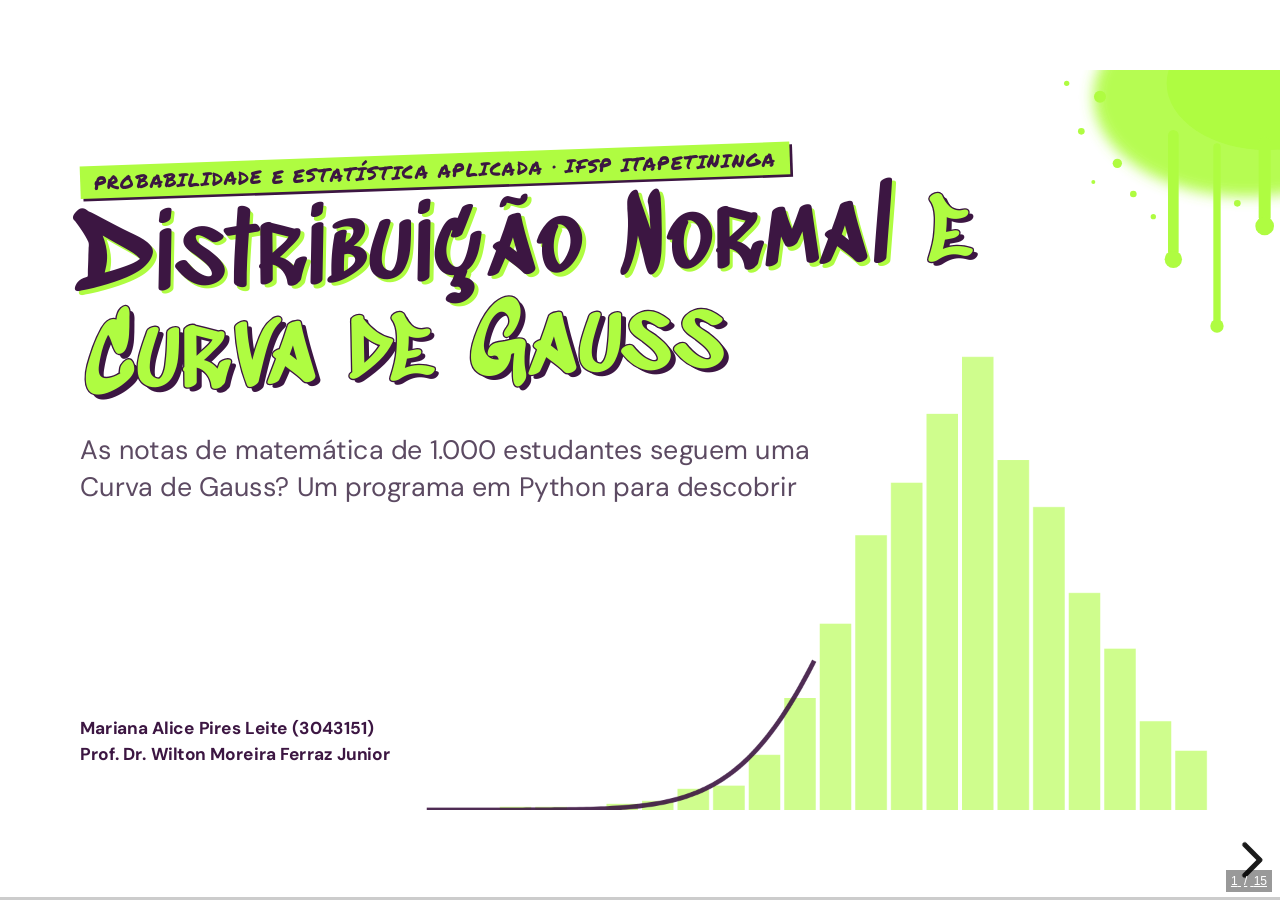
==== index.html @ d9e99312 "first commit" ====
<!doctype html>
<html lang="pt-BR">
<head>
  <meta charset="utf-8">
  <meta name="viewport" content="width=device-width, initial-scale=1">
  <title>Distribuição Normal · Probabilidade e Estatística Aplicada</title>
  <link rel="stylesheet" href="vendor/reveal/reset.css">
  <link rel="stylesheet" href="vendor/reveal/reveal.css">
  <link rel="stylesheet" href="vendor/reveal/plugin/highlight/monokai.css">
  <link rel="stylesheet" href="assets/fontes.css">
  <link rel="stylesheet" href="assets/tema.css">
</head>
<body>
  <div class="reveal">
    <div class="slides">
      <section data-markdown="slides.md"></section>
    </div>
  </div>

  <div id="cronometro" class="cronometro oculto" title="Tecla T mostra ou esconde. Tecla R reinicia.">10:00</div>

  <script src="vendor/reveal/reveal.js"></script>
  <script src="vendor/reveal/plugin/markdown/markdown.js"></script>
  <script src="vendor/reveal/plugin/notes/notes.js"></script>
  <script src="vendor/reveal/plugin/highlight/highlight.js"></script>
  <script src="assets/dados.js"></script>
  <script src="assets/graficos.js"></script>
  <script>
    // Aberto direto do arquivo (duplo clique), o navegador bloqueia a leitura do slides.md.
    var precisaServidor = location.protocol === "file:" && document.querySelector('section[data-markdown="slides.md"]');
    if (precisaServidor) {
      var aviso = document.createElement("div");
      aviso.className = "aviso-arquivo";
      aviso.innerHTML = '<div><h1>Quase lá!</h1>' +
        '<p>O <code>index.html</code> precisa de um servidor local para ler o <code>slides.md</code>.</p>' +
        '<p>Para abrir com duplo clique, use o arquivo <code>apresentacao.html</code> (gerado com <code>python3 build.py</code>).</p>' +
        '<p>Ou rode <code>python3 -m http.server 8000</code> nesta pasta e acesse <code>http://localhost:8000</code>.</p></div>';
      document.body.appendChild(aviso);
    } else {
      Reveal.initialize({
        width: 1920,
        height: 1080,
        margin: 0,
        center: false,
        hash: true,
        slideNumber: "c/t",
        transition: "slide",
        transitionSpeed: "default",
        backgroundTransition: "none",
        pdfSeparateFragments: false,
        highlight: { highlightOnLoad: true },
        plugins: [RevealMarkdown, RevealHighlight, RevealNotes]
      }).then(function () {
        Graficos.iniciar(Reveal);
      });
    }
  </script>
</body>
</html>
---- vendor/reveal/reveal.css ----
/**
 * reveal.js 5.2.0
 * https://revealjs.com
 * MIT licensed
 *
 * Copyright (C) 2011-2024 Hakim El Hattab, https://hakim.se
 */

.reveal .r-stretch,.reveal .stretch{max-width:none;max-height:none}.reveal pre.r-stretch code,.reveal pre.stretch code{height:100%;max-height:100%;box-sizing:border-box}.reveal .r-fit-text{display:inline-block;white-space:nowrap}.reveal .r-stack{display:grid;grid-template-rows:100%}.reveal .r-stack>*{grid-area:1/1;margin:auto}.reveal .r-hstack,.reveal .r-vstack{display:flex}.reveal .r-hstack img,.reveal .r-hstack video,.reveal .r-vstack img,.reveal .r-vstack video{min-width:0;min-height:0;object-fit:contain}.reveal .r-vstack{flex-direction:column;align-items:center;justify-content:center}.reveal .r-hstack{flex-direction:row;align-items:center;justify-content:center}.reveal .items-stretch{align-items:stretch}.reveal .items-start{align-items:flex-start}.reveal .items-center{align-items:center}.reveal .items-end{align-items:flex-end}.reveal .justify-between{justify-content:space-between}.reveal .justify-around{justify-content:space-around}.reveal .justify-start{justify-content:flex-start}.reveal .justify-center{justify-content:center}.reveal .justify-end{justify-content:flex-end}html.reveal-full-page{width:100%;height:100%;height:100vh;height:calc(var(--vh,1vh) * 100);height:100dvh;overflow:hidden}.reveal-viewport{height:100%;overflow:hidden;position:relative;line-height:1;margin:0;background-color:#fff;color:#000;--r-controls-spacing:12px;--r-overlay-header-height:40px;--r-overlay-margin:0px;--r-overlay-padding:6px;--r-overlay-gap:5px}@media screen and (max-width:1024px),(max-height:768px){.reveal-viewport{--r-overlay-header-height:26px}}.reveal-viewport:fullscreen{top:0!important;left:0!important;width:100%!important;height:100%!important;transform:none!important}.reveal .fragment{transition:all .2s ease}.reveal .fragment:not(.custom){opacity:0;visibility:hidden;will-change:opacity}.reveal .fragment.visible{opacity:1;visibility:inherit}.reveal .fragment.disabled{transition:none}.reveal .fragment.grow{opacity:1;visibility:inherit}.reveal .fragment.grow.visible{transform:scale(1.3)}.reveal .fragment.shrink{opacity:1;visibility:inherit}.reveal .fragment.shrink.visible{transform:scale(.7)}.reveal .fragment.zoom-in{transform:scale(.1)}.reveal .fragment.zoom-in.visible{transform:none}.reveal .fragment.fade-out{opacity:1;visibility:inherit}.reveal .fragment.fade-out.visible{opacity:0;visibility:hidden}.reveal .fragment.semi-fade-out{opacity:1;visibility:inherit}.reveal .fragment.semi-fade-out.visible{opacity:.5;visibility:inherit}.reveal .fragment.strike{opacity:1;visibility:inherit}.reveal .fragment.strike.visible{text-decoration:line-through}.reveal .fragment.fade-up{transform:translate(0,40px)}.reveal .fragment.fade-up.visible{transform:translate(0,0)}.reveal .fragment.fade-down{transform:translate(0,-40px)}.reveal .fragment.fade-down.visible{transform:translate(0,0)}.reveal .fragment.fade-right{transform:translate(-40px,0)}.reveal .fragment.fade-right.visible{transform:translate(0,0)}.reveal .fragment.fade-left{transform:translate(40px,0)}.reveal .fragment.fade-left.visible{transform:translate(0,0)}.reveal .fragment.current-visible,.reveal .fragment.fade-in-then-out{opacity:0;visibility:hidden}.reveal .fragment.current-visible.current-fragment,.reveal .fragment.fade-in-then-out.current-fragment{opacity:1;visibility:inherit}.reveal .fragment.fade-in-then-semi-out{opacity:0;visibility:hidden}.reveal .fragment.fade-in-then-semi-out.visible{opacity:.5;visibility:inherit}.reveal .fragment.fade-in-then-semi-out.current-fragment{opacity:1;visibility:inherit}.reveal .fragment.highlight-blue,.reveal .fragment.highlight-current-blue,.reveal .fragment.highlight-current-green,.reveal .fragment.highlight-current-red,.reveal .fragment.highlight-green,.reveal .fragment.highlight-red{opacity:1;visibility:inherit}.reveal .fragment.highlight-red.visible{color:#ff2c2d}.reveal .fragment.highlight-green.visible{color:#17ff2e}.reveal .fragment.highlight-blue.visible{color:#1b91ff}.reveal .fragment.highlight-current-red.current-fragment{color:#ff2c2d}.reveal .fragment.highlight-current-green.current-fragment{color:#17ff2e}.reveal .fragment.highlight-current-blue.current-fragment{color:#1b91ff}.reveal:after{content:"";font-style:italic}.reveal iframe{z-index:1}.reveal a{position:relative}@keyframes bounce-right{0%,10%,25%,40%,50%{transform:translateX(0)}20%{transform:translateX(10px)}30%{transform:translateX(-5px)}}@keyframes bounce-left{0%,10%,25%,40%,50%{transform:translateX(0)}20%{transform:translateX(-10px)}30%{transform:translateX(5px)}}@keyframes bounce-down{0%,10%,25%,40%,50%{transform:translateY(0)}20%{transform:translateY(10px)}30%{transform:translateY(-5px)}}.reveal .controls{display:none;position:absolute;top:auto;bottom:var(--r-controls-spacing);right:var(--r-controls-spacing);left:auto;z-index:11;color:#000;pointer-events:none;font-size:10px}.reveal .controls button{position:absolute;padding:0;background-color:transparent;border:0;outline:0;cursor:pointer;color:currentColor;transform:scale(.9999);transition:color .2s ease,opacity .2s ease,transform .2s ease;z-index:2;pointer-events:auto;font-size:inherit;visibility:hidden;opacity:0;-webkit-appearance:none;-webkit-tap-highlight-color:transparent}.reveal .controls .controls-arrow:after,.reveal .controls .controls-arrow:before{content:"";position:absolute;top:0;left:0;width:2.6em;height:.5em;border-radius:.25em;background-color:currentColor;transition:all .15s ease,background-color .8s ease;transform-origin:.2em 50%;will-change:transform}.reveal .controls .controls-arrow{position:relative;width:3.6em;height:3.6em}.reveal .controls .controls-arrow:before{transform:translateX(.5em) translateY(1.55em) rotate(45deg)}.reveal .controls .controls-arrow:after{transform:translateX(.5em) translateY(1.55em) rotate(-45deg)}.reveal .controls .controls-arrow:hover:before{transform:translateX(.5em) translateY(1.55em) rotate(40deg)}.reveal .controls .controls-arrow:hover:after{transform:translateX(.5em) translateY(1.55em) rotate(-40deg)}.reveal .controls .controls-arrow:active:before{transform:translateX(.5em) translateY(1.55em) rotate(36deg)}.reveal .controls .controls-arrow:active:after{transform:translateX(.5em) translateY(1.55em) rotate(-36deg)}.reveal .controls .navigate-left{right:6.4em;bottom:3.2em;transform:translateX(-10px)}.reveal .controls .navigate-left.highlight{animation:bounce-left 2s 50 both ease-out}.reveal .controls .navigate-right{right:0;bottom:3.2em;transform:translateX(10px)}.reveal .controls .navigate-right .controls-arrow{transform:rotate(180deg)}.reveal .controls .navigate-right.highlight{animation:bounce-right 2s 50 both ease-out}.reveal .controls .navigate-up{right:3.2em;bottom:6.4em;transform:translateY(-10px)}.reveal .controls .navigate-up .controls-arrow{transform:rotate(90deg)}.reveal .controls .navigate-down{right:3.2em;bottom:-1.4em;padding-bottom:1.4em;transform:translateY(10px)}.reveal .controls .navigate-down .controls-arrow{transform:rotate(-90deg)}.reveal .controls .navigate-down.highlight{animation:bounce-down 2s 50 both ease-out}.reveal .controls[data-controls-back-arrows=faded] .navigate-up.enabled{opacity:.3}.reveal .controls[data-controls-back-arrows=faded] .navigate-up.enabled:hover{opacity:1}.reveal .controls[data-controls-back-arrows=hidden] .navigate-up.enabled{opacity:0;visibility:hidden}.reveal .controls .enabled{visibility:visible;opacity:.9;cursor:pointer;transform:none}.reveal .controls .enabled.fragmented{opacity:.5}.reveal .controls .enabled.fragmented:hover,.reveal .controls .enabled:hover{opacity:1}.reveal:not(.rtl) .controls[data-controls-back-arrows=faded] .navigate-left.enabled{opacity:.3}.reveal:not(.rtl) .controls[data-controls-back-arrows=faded] .navigate-left.enabled:hover{opacity:1}.reveal:not(.rtl) .controls[data-controls-back-arrows=hidden] .navigate-left.enabled{opacity:0;visibility:hidden}.reveal.rtl .controls[data-controls-back-arrows=faded] .navigate-right.enabled{opacity:.3}.reveal.rtl .controls[data-controls-back-arrows=faded] .navigate-right.enabled:hover{opacity:1}.reveal.rtl .controls[data-controls-back-arrows=hidden] .navigate-right.enabled{opacity:0;visibility:hidden}.reveal[data-navigation-mode=linear].has-horizontal-slides .navigate-down,.reveal[data-navigation-mode=linear].has-horizontal-slides .navigate-up{display:none}.reveal:not(.has-vertical-slides) .controls .navigate-left,.reveal[data-navigation-mode=linear].has-horizontal-slides .navigate-left{bottom:1.4em;right:5.5em}.reveal:not(.has-vertical-slides) .controls .navigate-right,.reveal[data-navigation-mode=linear].has-horizontal-slides .navigate-right{bottom:1.4em;right:.5em}.reveal:not(.has-horizontal-slides) .controls .navigate-up{right:1.4em;bottom:5em}.reveal:not(.has-horizontal-slides) .controls .navigate-down{right:1.4em;bottom:.5em}.reveal.has-dark-background .controls{color:#fff}.reveal.has-light-background .controls{color:#000}.reveal.no-hover .controls .controls-arrow:active:before,.reveal.no-hover .controls .controls-arrow:hover:before{transform:translateX(.5em) translateY(1.55em) rotate(45deg)}.reveal.no-hover .controls .controls-arrow:active:after,.reveal.no-hover .controls .controls-arrow:hover:after{transform:translateX(.5em) translateY(1.55em) rotate(-45deg)}@media screen and (min-width:500px){.reveal-viewport{--r-controls-spacing:0.8em}.reveal .controls[data-controls-layout=edges]{top:0;right:0;bottom:0;left:0}.reveal .controls[data-controls-layout=edges] .navigate-down,.reveal .controls[data-controls-layout=edges] .navigate-left,.reveal .controls[data-controls-layout=edges] .navigate-right,.reveal .controls[data-controls-layout=edges] .navigate-up{bottom:auto;right:auto}.reveal .controls[data-controls-layout=edges] .navigate-left{top:50%;left:var(--r-controls-spacing);margin-top:-1.8em}.reveal .controls[data-controls-layout=edges] .navigate-right{top:50%;right:var(--r-controls-spacing);margin-top:-1.8em}.reveal .controls[data-controls-layout=edges] .navigate-up{top:var(--r-controls-spacing);left:50%;margin-left:-1.8em}.reveal .controls[data-controls-layout=edges] .navigate-down{bottom:calc(var(--r-controls-spacing) - 1.4em + .3em);left:50%;margin-left:-1.8em}}.reveal .progress{position:absolute;display:none;height:3px;width:100%;bottom:0;left:0;z-index:10;background-color:rgba(0,0,0,.2);color:#fff}.reveal .progress:after{content:"";display:block;position:absolute;height:10px;width:100%;top:-10px}.reveal .progress span{display:block;height:100%;width:100%;background-color:currentColor;transition:transform .8s cubic-bezier(.26,.86,.44,.985);transform-origin:0 0;transform:scaleX(0)}.reveal .slide-number{position:absolute;display:block;right:8px;bottom:8px;z-index:31;font-family:Helvetica,sans-serif;font-size:12px;line-height:1;color:#fff;background-color:rgba(0,0,0,.4);padding:5px}.reveal .slide-number a{color:currentColor}.reveal .slide-number-delimiter{margin:0 3px}.reveal{position:relative;width:100%;height:100%;overflow:hidden;touch-action:pinch-zoom}.reveal.embedded{touch-action:pan-y}.reveal.embedded.is-vertical-slide{touch-action:none}.reveal .slides{position:absolute;width:100%;height:100%;top:0;right:0;bottom:0;left:0;margin:auto;pointer-events:none;overflow:visible;z-index:1;text-align:center;perspective:600px;perspective-origin:50% 40%}.reveal .slides>section{perspective:600px}.reveal .slides>section,.reveal .slides>section>section{display:none;position:absolute;width:100%;pointer-events:auto;z-index:10;transform-style:flat;transition:transform-origin .8s cubic-bezier(.26,.86,.44,.985),transform .8s cubic-bezier(.26,.86,.44,.985),visibility .8s cubic-bezier(.26,.86,.44,.985),opacity .8s cubic-bezier(.26,.86,.44,.985)}.reveal[data-transition-speed=fast] .slides section{transition-duration:.4s}.reveal[data-transition-speed=slow] .slides section{transition-duration:1.2s}.reveal .slides section[data-transition-speed=fast]{transition-duration:.4s}.reveal .slides section[data-transition-speed=slow]{transition-duration:1.2s}.reveal .slides>section.stack{padding-top:0;padding-bottom:0;pointer-events:none;height:100%}.reveal .slides>section.present,.reveal .slides>section>section.present{display:block;z-index:11;opacity:1}.reveal .slides>section:empty,.reveal .slides>section>section:empty,.reveal .slides>section>section[data-background-interactive],.reveal .slides>section[data-background-interactive]{pointer-events:none}.reveal.center,.reveal.center .slides,.reveal.center .slides section{min-height:0!important}.reveal .slides>section:not(.present),.reveal .slides>section>section:not(.present){pointer-events:none}.reveal.overview .slides>section,.reveal.overview .slides>section>section{pointer-events:auto}.reveal .slides>section.future,.reveal .slides>section.future>section,.reveal .slides>section.past,.reveal .slides>section.past>section,.reveal .slides>section>section.future,.reveal .slides>section>section.past{opacity:0}.reveal .slides>section[data-transition=slide].past,.reveal .slides>section[data-transition~=slide-out].past,.reveal.slide .slides>section:not([data-transition]).past{transform:translate(-150%,0)}.reveal .slides>section[data-transition=slide].future,.reveal .slides>section[data-transition~=slide-in].future,.reveal.slide .slides>section:not([data-transition]).future{transform:translate(150%,0)}.reveal .slides>section>section[data-transition=slide].past,.reveal .slides>section>section[data-transition~=slide-out].past,.reveal.slide .slides>section>section:not([data-transition]).past{transform:translate(0,-150%)}.reveal .slides>section>section[data-transition=slide].future,.reveal .slides>section>section[data-transition~=slide-in].future,.reveal.slide .slides>section>section:not([data-transition]).future{transform:translate(0,150%)}.reveal .slides>section[data-transition=linear].past,.reveal .slides>section[data-transition~=linear-out].past,.reveal.linear .slides>section:not([data-transition]).past{transform:translate(-150%,0)}.reveal .slides>section[data-transition=linear].future,.reveal .slides>section[data-transition~=linear-in].future,.reveal.linear .slides>section:not([data-transition]).future{transform:translate(150%,0)}.reveal .slides>section>section[data-transition=linear].past,.reveal .slides>section>section[data-transition~=linear-out].past,.reveal.linear .slides>section>section:not([data-transition]).past{transform:translate(0,-150%)}.reveal .slides>section>section[data-transition=linear].future,.reveal .slides>section>section[data-transition~=linear-in].future,.reveal.linear .slides>section>section:not([data-transition]).future{transform:translate(0,150%)}.reveal .slides section[data-transition=default].stack,.reveal.default .slides section.stack{transform-style:preserve-3d}.reveal .slides>section[data-transition=default].past,.reveal .slides>section[data-transition~=default-out].past,.reveal.default .slides>section:not([data-transition]).past{transform:translate3d(-100%,0,0) rotateY(-90deg) translate3d(-100%,0,0)}.reveal .slides>section[data-transition=default].future,.reveal .slides>section[data-transition~=default-in].future,.reveal.default .slides>section:not([data-transition]).future{transform:translate3d(100%,0,0) rotateY(90deg) translate3d(100%,0,0)}.reveal .slides>section>section[data-transition=default].past,.reveal .slides>section>section[data-transition~=default-out].past,.reveal.default .slides>section>section:not([data-transition]).past{transform:translate3d(0,-300px,0) rotateX(70deg) translate3d(0,-300px,0)}.reveal .slides>section>section[data-transition=default].future,.reveal .slides>section>section[data-transition~=default-in].future,.reveal.default .slides>section>section:not([data-transition]).future{transform:translate3d(0,300px,0) rotateX(-70deg) translate3d(0,300px,0)}.reveal .slides section[data-transition=convex].stack,.reveal.convex .slides section.stack{transform-style:preserve-3d}.reveal .slides>section[data-transition=convex].past,.reveal .slides>section[data-transition~=convex-out].past,.reveal.convex .slides>section:not([data-transition]).past{transform:translate3d(-100%,0,0) rotateY(-90deg) translate3d(-100%,0,0)}.reveal .slides>section[data-transition=convex].future,.reveal .slides>section[data-transition~=convex-in].future,.reveal.convex .slides>section:not([data-transition]).future{transform:translate3d(100%,0,0) rotateY(90deg) translate3d(100%,0,0)}.reveal .slides>section>section[data-transition=convex].past,.reveal .slides>section>section[data-transition~=convex-out].past,.reveal.convex .slides>section>section:not([data-transition]).past{transform:translate3d(0,-300px,0) rotateX(70deg) translate3d(0,-300px,0)}.reveal .slides>section>section[data-transition=convex].future,.reveal .slides>section>section[data-transition~=convex-in].future,.reveal.convex .slides>section>section:not([data-transition]).future{transform:translate3d(0,300px,0) rotateX(-70deg) translate3d(0,300px,0)}.reveal .slides section[data-transition=concave].stack,.reveal.concave .slides section.stack{transform-style:preserve-3d}.reveal .slides>section[data-transition=concave].past,.reveal .slides>section[data-transition~=concave-out].past,.reveal.concave .slides>section:not([data-transition]).past{transform:translate3d(-100%,0,0) rotateY(90deg) translate3d(-100%,0,0)}.reveal .slides>section[data-transition=concave].future,.reveal .slides>section[data-transition~=concave-in].future,.reveal.concave .slides>section:not([data-transition]).future{transform:translate3d(100%,0,0) rotateY(-90deg) translate3d(100%,0,0)}.reveal .slides>section>section[data-transition=concave].past,.reveal .slides>section>section[data-transition~=concave-out].past,.reveal.concave .slides>section>section:not([data-transition]).past{transform:translate3d(0,-80%,0) rotateX(-70deg) translate3d(0,-80%,0)}.reveal .slides>section>section[data-transition=concave].future,.reveal .slides>section>section[data-transition~=concave-in].future,.reveal.concave .slides>section>section:not([data-transition]).future{transform:translate3d(0,80%,0) rotateX(70deg) translate3d(0,80%,0)}.reveal .slides section[data-transition=zoom],.reveal.zoom .slides section:not([data-transition]){transition-timing-function:ease}.reveal .slides>section[data-transition=zoom].past,.reveal .slides>section[data-transition~=zoom-out].past,.reveal.zoom .slides>section:not([data-transition]).past{visibility:hidden;transform:scale(16)}.reveal .slides>section[data-transition=zoom].future,.reveal .slides>section[data-transition~=zoom-in].future,.reveal.zoom .slides>section:not([data-transition]).future{visibility:hidden;transform:scale(.2)}.reveal .slides>section>section[data-transition=zoom].past,.reveal .slides>section>section[data-transition~=zoom-out].past,.reveal.zoom .slides>section>section:not([data-transition]).past{transform:scale(16)}.reveal .slides>section>section[data-transition=zoom].future,.reveal .slides>section>section[data-transition~=zoom-in].future,.reveal.zoom .slides>section>section:not([data-transition]).future{transform:scale(.2)}.reveal.cube .slides{perspective:1300px}.reveal.cube .slides section{padding:30px;min-height:700px;backface-visibility:hidden;box-sizing:border-box;transform-style:preserve-3d}.reveal.center.cube .slides section{min-height:0}.reveal.cube .slides section:not(.stack):before{content:"";position:absolute;display:block;width:100%;height:100%;left:0;top:0;background:rgba(0,0,0,.1);border-radius:4px;transform:translateZ(-20px)}.reveal.cube .slides section:not(.stack):after{content:"";position:absolute;display:block;width:90%;height:30px;left:5%;bottom:0;background:0 0;z-index:1;border-radius:4px;box-shadow:0 95px 25px rgba(0,0,0,.2);transform:translateZ(-90px) rotateX(65deg)}.reveal.cube .slides>section.stack{padding:0;background:0 0}.reveal.cube .slides>section.past{transform-origin:100% 0;transform:translate3d(-100%,0,0) rotateY(-90deg)}.reveal.cube .slides>section.future{transform-origin:0 0;transform:translate3d(100%,0,0) rotateY(90deg)}.reveal.cube .slides>section>section.past{transform-origin:0 100%;transform:translate3d(0,-100%,0) rotateX(90deg)}.reveal.cube .slides>section>section.future{transform-origin:0 0;transform:translate3d(0,100%,0) rotateX(-90deg)}.reveal.page .slides{perspective-origin:0 50%;perspective:3000px}.reveal.page .slides section{padding:30px;min-height:700px;box-sizing:border-box;transform-style:preserve-3d}.reveal.page .slides section.past{z-index:12}.reveal.page .slides section:not(.stack):before{content:"";position:absolute;display:block;width:100%;height:100%;left:0;top:0;background:rgba(0,0,0,.1);transform:translateZ(-20px)}.reveal.page .slides section:not(.stack):after{content:"";position:absolute;display:block;width:90%;height:30px;left:5%;bottom:0;background:0 0;z-index:1;border-radius:4px;box-shadow:0 95px 25px rgba(0,0,0,.2);transform:translateZ(-90px) rotateX(65deg)}.reveal.page .slides>section.stack{padding:0;background:0 0}.reveal.page .slides>section.past{transform-origin:0 0;transform:translate3d(-40%,0,0) rotateY(-80deg)}.reveal.page .slides>section.future{transform-origin:100% 0;transform:translate3d(0,0,0)}.reveal.page .slides>section>section.past{transform-origin:0 0;transform:translate3d(0,-40%,0) rotateX(80deg)}.reveal.page .slides>section>section.future{transform-origin:0 100%;transform:translate3d(0,0,0)}.reveal .slides section[data-transition=fade],.reveal.fade .slides section:not([data-transition]),.reveal.fade .slides>section>section:not([data-transition]){transform:none;transition:opacity .5s}.reveal.fade.overview .slides section,.reveal.fade.overview .slides>section>section{transition:none}.reveal .slides section[data-transition=none],.reveal.none .slides section:not([data-transition]){transform:none;transition:none}.reveal .pause-overlay{position:absolute;top:0;left:0;width:100%;height:100%;background:#000;visibility:hidden;opacity:0;z-index:100;transition:all 1s ease}.reveal .pause-overlay .resume-button{position:absolute;bottom:20px;right:20px;color:#ccc;border-radius:2px;padding:6px 14px;border:2px solid #ccc;font-size:16px;background:0 0;cursor:pointer}.reveal .pause-overlay .resume-button:hover{color:#fff;border-color:#fff}.reveal.paused .pause-overlay{visibility:visible;opacity:1}.reveal .no-transition,.reveal .no-transition *,.reveal .slides.disable-slide-transitions section{transition:none!important}.reveal .slides.disable-slide-transitions section{transform:none!important}.reveal .backgrounds{position:absolute;width:100%;height:100%;top:0;left:0;perspective:600px}.reveal .slide-background{display:none;position:absolute;width:100%;height:100%;opacity:0;visibility:hidden;overflow:hidden;background-color:rgba(0,0,0,0);transition:all .8s cubic-bezier(.26,.86,.44,.985)}.reveal .slide-background-content{position:absolute;width:100%;height:100%;background-position:50% 50%;background-repeat:no-repeat;background-size:cover}.reveal .slide-background.stack{display:block}.reveal .slide-background.present{opacity:1;visibility:visible;z-index:2}.print-pdf .reveal .slide-background{opacity:1!important;visibility:visible!important}.reveal .slide-background video{position:absolute;width:100%;height:100%;max-width:none;max-height:none;top:0;left:0;object-fit:cover}.reveal .slide-background[data-background-size=contain] video{object-fit:contain}.reveal>.backgrounds .slide-background[data-background-transition=none],.reveal[data-background-transition=none]>.backgrounds .slide-background:not([data-background-transition]){transition:none}.reveal>.backgrounds .slide-background[data-background-transition=slide],.reveal[data-background-transition=slide]>.backgrounds .slide-background:not([data-background-transition]){opacity:1}.reveal>.backgrounds .slide-background.past[data-background-transition=slide],.reveal[data-background-transition=slide]>.backgrounds .slide-background.past:not([data-background-transition]){transform:translate(-100%,0)}.reveal>.backgrounds .slide-background.future[data-background-transition=slide],.reveal[data-background-transition=slide]>.backgrounds .slide-background.future:not([data-background-transition]){transform:translate(100%,0)}.reveal>.backgrounds .slide-background>.slide-background.past[data-background-transition=slide],.reveal[data-background-transition=slide]>.backgrounds .slide-background>.slide-background.past:not([data-background-transition]){transform:translate(0,-100%)}.reveal>.backgrounds .slide-background>.slide-background.future[data-background-transition=slide],.reveal[data-background-transition=slide]>.backgrounds .slide-background>.slide-background.future:not([data-background-transition]){transform:translate(0,100%)}.reveal>.backgrounds .slide-background.past[data-background-transition=convex],.reveal[data-background-transition=convex]>.backgrounds .slide-background.past:not([data-background-transition]){opacity:0;transform:translate3d(-100%,0,0) rotateY(-90deg) translate3d(-100%,0,0)}.reveal>.backgrounds .slide-background.future[data-background-transition=convex],.reveal[data-background-transition=convex]>.backgrounds .slide-background.future:not([data-background-transition]){opacity:0;transform:translate3d(100%,0,0) rotateY(90deg) translate3d(100%,0,0)}.reveal>.backgrounds .slide-background>.slide-background.past[data-background-transition=convex],.reveal[data-background-transition=convex]>.backgrounds .slide-background>.slide-background.past:not([data-background-transition]){opacity:0;transform:translate3d(0,-100%,0) rotateX(90deg) translate3d(0,-100%,0)}.reveal>.backgrounds .slide-background>.slide-background.future[data-background-transition=convex],.reveal[data-background-transition=convex]>.backgrounds .slide-background>.slide-background.future:not([data-background-transition]){opacity:0;transform:translate3d(0,100%,0) rotateX(-90deg) translate3d(0,100%,0)}.reveal>.backgrounds .slide-background.past[data-background-transition=concave],.reveal[data-background-transition=concave]>.backgrounds .slide-background.past:not([data-background-transition]){opacity:0;transform:translate3d(-100%,0,0) rotateY(90deg) translate3d(-100%,0,0)}.reveal>.backgrounds .slide-background.future[data-background-transition=concave],.reveal[data-background-transition=concave]>.backgrounds .slide-background.future:not([data-background-transition]){opacity:0;transform:translate3d(100%,0,0) rotateY(-90deg) translate3d(100%,0,0)}.reveal>.backgrounds .slide-background>.slide-background.past[data-background-transition=concave],.reveal[data-background-transition=concave]>.backgrounds .slide-background>.slide-background.past:not([data-background-transition]){opacity:0;transform:translate3d(0,-100%,0) rotateX(-90deg) translate3d(0,-100%,0)}.reveal>.backgrounds .slide-background>.slide-background.future[data-background-transition=concave],.reveal[data-background-transition=concave]>.backgrounds .slide-background>.slide-background.future:not([data-background-transition]){opacity:0;transform:translate3d(0,100%,0) rotateX(90deg) translate3d(0,100%,0)}.reveal>.backgrounds .slide-background[data-background-transition=zoom],.reveal[data-background-transition=zoom]>.backgrounds .slide-background:not([data-background-transition]){transition-timing-function:ease}.reveal>.backgrounds .slide-background.past[data-background-transition=zoom],.reveal[data-background-transition=zoom]>.backgrounds .slide-background.past:not([data-background-transition]){opacity:0;visibility:hidden;transform:scale(16)}.reveal>.backgrounds .slide-background.future[data-background-transition=zoom],.reveal[data-background-transition=zoom]>.backgrounds .slide-background.future:not([data-background-transition]){opacity:0;visibility:hidden;transform:scale(.2)}.reveal>.backgrounds .slide-background>.slide-background.past[data-background-transition=zoom],.reveal[data-background-transition=zoom]>.backgrounds .slide-background>.slide-background.past:not([data-background-transition]){opacity:0;visibility:hidden;transform:scale(16)}.reveal>.backgrounds .slide-background>.slide-background.future[data-background-transition=zoom],.reveal[data-background-transition=zoom]>.backgrounds .slide-background>.slide-background.future:not([data-background-transition]){opacity:0;visibility:hidden;transform:scale(.2)}.reveal[data-transition-speed=fast]>.backgrounds .slide-background{transition-duration:.4s}.reveal[data-transition-speed=slow]>.backgrounds .slide-background{transition-duration:1.2s}.reveal [data-auto-animate-target^=unmatched]{will-change:opacity}.reveal section[data-auto-animate]:not(.stack):not([data-auto-animate=running]) [data-auto-animate-target^=unmatched]{opacity:0}.reveal.overview{perspective-origin:50% 50%;perspective:700px}.reveal.overview .slides section{height:100%;top:0!important;opacity:1!important;overflow:hidden;visibility:visible!important;cursor:pointer;box-sizing:border-box}.reveal.overview .slides section.present,.reveal.overview .slides section:hover{outline:10px solid rgba(150,150,150,.4);outline-offset:10px}.reveal.overview .slides section .fragment{opacity:1;transition:none}.reveal.overview .slides section:after,.reveal.overview .slides section:before{display:none!important}.reveal.overview .slides>section.stack{padding:0;top:0!important;background:0 0;outline:0;overflow:visible}.reveal.overview .backgrounds{perspective:inherit}.reveal.overview .backgrounds .slide-background{opacity:1;visibility:visible;outline:10px solid rgba(150,150,150,.1);outline-offset:10px}.reveal.overview .backgrounds .slide-background.stack{overflow:visible}.reveal.overview .slides section,.reveal.overview-deactivating .slides section{transition:none}.reveal.overview .backgrounds .slide-background,.reveal.overview-deactivating .backgrounds .slide-background{transition:none}.reveal.rtl .slides,.reveal.rtl .slides h1,.reveal.rtl .slides h2,.reveal.rtl .slides h3,.reveal.rtl .slides h4,.reveal.rtl .slides h5,.reveal.rtl .slides h6{direction:rtl;font-family:sans-serif}.reveal.rtl code,.reveal.rtl pre{direction:ltr}.reveal.rtl ol,.reveal.rtl ul{text-align:right}.reveal.rtl .progress span{transform-origin:100% 0}.reveal.has-parallax-background .backgrounds{transition:all .8s ease}.reveal.has-parallax-background[data-transition-speed=fast] .backgrounds{transition-duration:.4s}.reveal.has-parallax-background[data-transition-speed=slow] .backgrounds{transition-duration:1.2s}@keyframes fade-in{from{opacity:0}to{opacity:1}}@keyframes scale-up{from{transform:scale(.95)}to{transform:scale(1)}}.reveal [data-preview-image],.reveal [data-preview-link]:not(a):not([data-preview-link=false]),.reveal [data-preview-video]{cursor:zoom-in}.r-overlay{position:absolute;top:var(--r-overlay-margin);right:var(--r-overlay-margin);bottom:var(--r-overlay-margin);left:var(--r-overlay-margin);border-radius:min(var(--r-overlay-margin),6px);z-index:99;background:rgba(0,0,0,.95);-webkit-backdrop-filter:blur(10px);backdrop-filter:blur(10px);transition:all .3s ease;color:#fff;animation:fade-in .3s ease;font-family:ui-sans-serif,system-ui,-apple-system,Helvetica,sans-serif}.r-overlay-viewport{position:absolute;top:var(--r-overlay-padding);right:var(--r-overlay-padding);bottom:var(--r-overlay-padding);left:var(--r-overlay-padding);gap:var(--r-overlay-gap);display:flex;flex-direction:column}.r-overlay-header{display:flex;z-index:2;box-sizing:border-box;align-items:center;justify-content:flex-end;height:var(--r-overlay-header-height);gap:6px}.r-overlay-header .r-overlay-button{all:unset;display:flex;align-items:center;justify-content:center;min-width:var(--r-overlay-header-height);min-height:var(--r-overlay-header-height);padding:0 calc(var(--r-overlay-header-height)/ 4);opacity:1;border-radius:6px;font-size:18px;gap:8px;cursor:pointer;box-sizing:border-box}.r-overlay-header .r-overlay-button:hover{opacity:1;background-color:rgba(255,255,255,.15)}.r-overlay-header .icon{display:inline-block;width:20px;height:20px;background-position:50% 50%;background-size:100%;background-repeat:no-repeat}.r-overlay-close .icon{background-image:url([data-uri])}.r-overlay-external .icon{background-image:url([data-uri])}.r-overlay-content{position:relative;display:grid;place-items:center;border-radius:6px;overflow:hidden;flex-grow:1;background-color:rgba(20,20,20,.8);animation:scale-up .5s cubic-bezier(.26,.86,.44,.985)}.r-overlay-spinner{position:absolute;display:block;top:50%;left:50%;width:32px;height:32px;margin:-16px 0 0 -16px;z-index:10;background-image:url([data-uri]%2F%2F%2F6%2Bvr8nJybW1tcDAwOjo6Nvb26ioqKOjo7Ozs%2FLy8vz8%2FAAAAAAAAAAAACH%2FC05FVFNDQVBFMi4wAwEAAAAh%2FhpDcmVhdGVkIHdpdGggYWpheGxvYWQuaW5mbwAh%[base64]%2FV%2FnmOM82XiHRLYKhKP1oZmADdEAAAh%2BQQJCgAAACwAAAAAIAAgAAAE6hDISWlZpOrNp1lGNRSdRpDUolIGw5RUYhhHukqFu8DsrEyqnWThGvAmhVlteBvojpTDDBUEIFwMFBRAmBkSgOrBFZogCASwBDEY%2FCZSg7GSE0gSCjQBMVG023xWBhklAnoEdhQEfyNqMIcKjhRsjEdnezB%2BA4k8gTwJhFuiW4dokXiloUepBAp5qaKpp6%2BHo7aWW54wl7obvEe0kRuoplCGepwSx2jJvqHEmGt6whJpGpfJCHmOoNHKaHx61WiSR92E4lbFoq%2BB6QDtuetcaBPnW6%2BO7wDHpIiK9SaVK5GgV543tzjgGcghAgAh%[base64]%2B%2BG%2Bw48edZPK%2BM6hLJpQg484enXIdQFSS1u6UhksENEQAAIfkECQoAAAAsAAAAACAAIAAABOcQyEmpGKLqzWcZRVUQnZYg1aBSh2GUVEIQ2aQOE%2BG%2BcD4ntpWkZQj1JIiZIogDFFyHI0UxQwFugMSOFIPJftfVAEoZLBbcLEFhlQiqGp1Vd140AUklUN3eCA51C1EWMzMCezCBBmkxVIVHBWd3HHl9JQOIJSdSnJ0TDKChCwUJjoWMPaGqDKannasMo6WnM562R5YluZRwur0wpgqZE7NKUm%2BFNRPIhjBJxKZteWuIBMN4zRMIVIhffcgojwCF117i4nlLnY5ztRLsnOk%2BaV%2BoJY7V7m76PdkS4trKcdg0Zc0tTcKkRAAAIfkECQoAAAAsAAAAACAAIAAABO4QyEkpKqjqzScpRaVkXZWQEximw1BSCUEIlDohrft6cpKCk5xid5MNJTaAIkekKGQkWyKHkvhKsR7ARmitkAYDYRIbUQRQjWBwJRzChi9CRlBcY1UN4g0%[base64]%[base64]%2BE71SRQeyqUToLA7VxF0JDyIQh%2FMVVPMt1ECZlfcjZJ9mIKoaTl1MRIl5o4CUKXOwmyrCInCKqcWtvadL2SYhyASyNDJ0uIiRMDjI0Fd30%2FiI2UA5GSS5UDj2l6NoqgOgN4gksEBgYFf0FDqKgHnyZ9OX8HrgYHdHpcHQULXAS2qKpENRg7eAMLC7kTBaixUYFkKAzWAAnLC7FLVxLWDBLKCwaKTULgEwbLA4hJtOkSBNqITT3xEgfLpBtzE%2FjiuL04RGEBgwWhShRgQExHBAAh%2BQQJCgAAACwAAAAAIAAgAAAE7xDISWlSqerNpyJKhWRdlSAVoVLCWk6JKlAqAavhO9UkUHsqlE6CwO1cRdCQ8iEIfzFVTzLdRAmZX3I2SfZiCqGk5dTESJeaOAlClzsJsqwiJwiqnFrb2nS9kmIcgEsjQydLiIlHehhpejaIjzh9eomSjZR%[base64]%2BE71SRQeyqUToLA7VxF0JDyIQh%[base64]%2BE71SRQeyqUToLA7VxF0JDyIQh%2FMVVPMt1ECZlfcjZJ9mIKoaTl1MRIl5o4CUKXOwmyrCInCKqcWtvadL2SYhyASyNDJ0uIiUd6GAULDJCRiXo1CpGXDJOUjY%2BYip9DhToJA4RBLwMLCwVDfRgbBAaqqoZ1XBMHswsHtxtFaH1iqaoGNgAIxRpbFAgfPQSqpbgGBqUD1wBXeCYp1AYZ19JJOYgH1KwA4UBvQwXUBxPqVD9L3sbp2BNk2xvvFPJd%2BMFCN6HAAIKgNggY0KtEBAAh%[base64]%2BvsYMDAzZQPC9VCNkDWUhGkuE5PxJNwiUK4UfLzOlD4WvzAHaoG9nxPi5d%2BjYUqfAhhykOFwJWiAAAIfkECQoAAAAsAAAAACAAIAAABPAQyElpUqnqzaciSoVkXVUMFaFSwlpOCcMYlErAavhOMnNLNo8KsZsMZItJEIDIFSkLGQoQTNhIsFehRww2CQLKF0tYGKYSg%2BygsZIuNqJksKgbfgIGepNo2cIUB3V1B3IvNiBYNQaDSTtfhhx0CwVPI0UJe0%2Bbm4g5VgcGoqOcnjmjqDSdnhgEoamcsZuXO1aWQy8KAwOAuTYYGwi7w5h%2BKr0SJ8MFihpNbx%2B4Erq7BYBuzsdiH1jCAzoSfl0rVirNbRXlBBlLX%2BBP0XJLAPGzTkAuAOqb0WT5AH7OcdCm5B8TgRwSRKIHQtaLCwg1RAAAOwAAAAAAAAAAAA%3D%3D);visibility:hidden;opacity:0}.r-overlay-preview .r-overlay-content iframe{width:100%;height:100%;max-width:100%;max-height:100%;border:0;opacity:0;visibility:hidden;transition:all .3s ease}.r-overlay-preview[data-state=loaded] iframe{opacity:1;visibility:visible}.r-overlay-preview .r-overlay-content img,.r-overlay-preview .r-overlay-content video{position:absolute;max-width:100%;max-height:100%;width:100%;height:100%;margin:0;object-fit:scale-down}.r-overlay-preview[data-preview-fit=none] img,.r-overlay-preview[data-preview-fit=none] video{object-fit:none}.r-overlay-preview[data-preview-fit=scale-down] img,.r-overlay-preview[data-preview-fit=scale-down] video{object-fit:scale-down}.r-overlay-preview[data-preview-fit=contain] img,.r-overlay-preview[data-preview-fit=contain] video{object-fit:contain}.r-overlay-preview[data-preview-fit=cover] img,.r-overlay-preview[data-preview-fit=cover] video{object-fit:cover}.r-overlay-preview[data-state=loaded] .r-overlay-content-inner{position:absolute;z-index:-1;left:0;top:45%;width:100%;text-align:center;letter-spacing:normal}.r-overlay-preview .r-overlay-error{font-size:18px;color:orange}.r-overlay-preview .x-frame-error{opacity:0;transition:opacity .3s ease .3s}.r-overlay-preview[data-state=loaded] .x-frame-error{opacity:1}.r-overlay-preview[data-state=loading] .r-overlay-spinner{opacity:.6;visibility:visible}.r-overlay-help .r-overlay-content{overflow:auto}.r-overlay-help-content{max-width:560px;padding:20px 0;margin:auto;text-align:center;letter-spacing:normal}.r-overlay-help-content .title{font-size:20px;margin-top:0}.r-overlay-help .r-overlay-help-content table{border:1px solid #fff;border-collapse:collapse;font-size:16px;text-align:left}.r-overlay-help .r-overlay-help-content table td,.r-overlay-help .r-overlay-help-content table th{width:240px;padding:14px;border:1px solid #fff;vertical-align:middle}.r-overlay-help .r-overlay-help-content table th{padding-top:20px;padding-bottom:20px}.reveal .playback{position:absolute;left:15px;bottom:20px;z-index:30;cursor:pointer;transition:all .4s ease;-webkit-tap-highlight-color:transparent}.reveal.overview .playback{opacity:0;visibility:hidden}.reveal .hljs{min-height:100%}.reveal .hljs table{margin:initial}.reveal .hljs-ln-code,.reveal .hljs-ln-numbers{padding:0;border:0}.reveal .hljs-ln-numbers{opacity:.6;padding-right:.75em;text-align:right;vertical-align:top}.reveal .hljs.has-highlights tr:not(.highlight-line){opacity:.4}.reveal .hljs.has-highlights.fragment{transition:all .2s ease}.reveal .hljs:not(:first-child).fragment{position:absolute;top:0;left:0;width:100%;box-sizing:border-box}.reveal pre[data-auto-animate-target]{overflow:hidden}.reveal pre[data-auto-animate-target] code{height:100%}.reveal .roll{display:inline-block;line-height:1.2;overflow:hidden;vertical-align:top;perspective:400px;perspective-origin:50% 50%}.reveal .roll:hover{background:0 0;text-shadow:none}.reveal .roll span{display:block;position:relative;padding:0 2px;pointer-events:none;transition:all .4s ease;transform-origin:50% 0;transform-style:preserve-3d;backface-visibility:hidden}.reveal .roll:hover span{background:rgba(0,0,0,.5);transform:translate3d(0,0,-45px) rotateX(90deg)}.reveal .roll span:after{content:attr(data-title);display:block;position:absolute;left:0;top:0;padding:0 2px;backface-visibility:hidden;transform-origin:50% 0;transform:translate3d(0,110%,0) rotateX(-90deg)}.reveal aside.notes{display:none}.reveal .speaker-notes{display:none;position:absolute;width:33.3333333333%;height:100%;top:0;left:100%;padding:14px 18px 14px 18px;z-index:1;font-size:18px;line-height:1.4;border:1px solid rgba(0,0,0,.05);color:#222;background-color:#f5f5f5;overflow:auto;box-sizing:border-box;text-align:left;font-family:Helvetica,sans-serif;-webkit-overflow-scrolling:touch}.reveal .speaker-notes .notes-placeholder{color:#ccc;font-style:italic}.reveal .speaker-notes:focus{outline:0}.reveal .speaker-notes:before{content:"Speaker notes";display:block;margin-bottom:10px;opacity:.5}.reveal.show-notes{max-width:75%;overflow:visible}.reveal.show-notes .speaker-notes{display:block}@media screen and (min-width:1600px){.reveal .speaker-notes{font-size:20px}}@media screen and (max-width:1024px){.reveal.show-notes{border-left:0;max-width:none;max-height:70%;max-height:70vh;overflow:visible}.reveal.show-notes .speaker-notes{top:100%;left:0;width:100%;height:30vh;border:0}}@media screen and (max-width:600px){.reveal.show-notes{max-height:60%;max-height:60vh}.reveal.show-notes .speaker-notes{top:100%;height:40vh}.reveal .speaker-notes{font-size:14px}}.reveal .jump-to-slide{position:absolute;top:15px;left:15px;z-index:30;font-size:32px;-webkit-tap-highlight-color:transparent}.reveal .jump-to-slide-input{background:0 0;padding:8px;font-size:inherit;color:currentColor;border:0}.reveal .jump-to-slide-input::placeholder{color:currentColor;opacity:.5}.reveal.has-dark-background .jump-to-slide-input{color:#fff}.reveal.has-light-background .jump-to-slide-input{color:#222}.reveal .jump-to-slide-input:focus{outline:0}.zoomed .reveal *,.zoomed .reveal :after,.zoomed .reveal :before{backface-visibility:visible!important}.zoomed .reveal .controls,.zoomed .reveal .progress{opacity:0}.zoomed .reveal .roll span{background:0 0}.zoomed .reveal .roll span:after{visibility:hidden}.reveal-viewport.loading-scroll-mode{visibility:hidden}.reveal-viewport.reveal-scroll{margin:0 auto;overflow:auto;overflow-x:hidden;overflow-y:auto;z-index:1;--r-scrollbar-width:7px;--r-scrollbar-trigger-size:5px;--r-controls-spacing:8px}@media screen and (max-width:500px){.reveal-viewport.reveal-scroll{--r-scrollbar-width:3px;--r-scrollbar-trigger-size:3px}}.reveal-viewport.reveal-scroll .backgrounds,.reveal-viewport.reveal-scroll .controls,.reveal-viewport.reveal-scroll .playback,.reveal-viewport.reveal-scroll .progress,.reveal-viewport.reveal-scroll .slide-number,.reveal-viewport.reveal-scroll .speaker-notes{display:none!important}.reveal-viewport.reveal-scroll .pause-overlay,.reveal-viewport.reveal-scroll .r-overlay{position:fixed}.reveal-viewport.reveal-scroll .reveal{overflow:visible;touch-action:manipulation}.reveal-viewport.reveal-scroll .slides{position:static;pointer-events:initial;left:auto;top:auto;width:100%!important;margin:0;padding:0;overflow:visible;display:block;perspective:none;perspective-origin:50% 50%}.reveal-viewport.reveal-scroll .scroll-page{position:relative;width:100%;height:calc(var(--page-height) + var(--page-scroll-padding));z-index:1;overflow:visible}.reveal-viewport.reveal-scroll .scroll-page-sticky{position:sticky;height:var(--page-height);top:0}.reveal-viewport.reveal-scroll .scroll-page-content{position:absolute;top:0;left:0;width:100%;height:100%;overflow:hidden}.reveal-viewport.reveal-scroll .scroll-page section{visibility:visible!important;display:block!important;position:absolute!important;width:var(--slide-width)!important;height:var(--slide-height)!important;top:50%!important;left:50%!important;opacity:1!important;transform:scale(var(--slide-scale)) translate(-50%,-50%)!important;transform-style:flat!important;transform-origin:0 0!important}.reveal-viewport.reveal-scroll .slide-background{display:block!important;position:absolute;top:0;left:0;width:100%;height:100%;z-index:auto!important;visibility:visible;opacity:1;touch-action:manipulation}.reveal-viewport.reveal-scroll[data-scrollbar=auto]::-webkit-scrollbar,.reveal-viewport.reveal-scroll[data-scrollbar=true]::-webkit-scrollbar{display:none}.reveal-viewport.reveal-scroll[data-scrollbar=auto],.reveal-viewport.reveal-scroll[data-scrollbar=true]{scrollbar-width:none}.reveal-viewport.has-dark-background,.reveal.has-dark-background{--r-overlay-element-bg-color:240,240,240;--r-overlay-element-fg-color:0,0,0}.reveal-viewport.has-light-background,.reveal.has-light-background{--r-overlay-element-bg-color:0,0,0;--r-overlay-element-fg-color:240,240,240}.reveal-viewport.reveal-scroll .scrollbar{position:sticky;top:50%;z-index:20;opacity:0;transition:all .3s ease}.reveal-viewport.reveal-scroll .scrollbar.visible,.reveal-viewport.reveal-scroll .scrollbar:hover{opacity:1}.reveal-viewport.reveal-scroll .scrollbar .scrollbar-inner{position:absolute;width:var(--r-scrollbar-width);height:calc(var(--viewport-height) - var(--r-controls-spacing) * 2);right:var(--r-controls-spacing);top:0;transform:translateY(-50%);border-radius:var(--r-scrollbar-width);z-index:10}.reveal-viewport.reveal-scroll .scrollbar .scrollbar-playhead{position:absolute;width:var(--r-scrollbar-width);height:var(--r-scrollbar-width);top:0;left:0;border-radius:var(--r-scrollbar-width);background-color:rgba(var(--r-overlay-element-bg-color),1);z-index:11;transition:background-color .2s ease}.reveal-viewport.reveal-scroll .scrollbar .scrollbar-slide{position:absolute;width:100%;background-color:rgba(var(--r-overlay-element-bg-color),.2);box-shadow:0 0 0 1px rgba(var(--r-overlay-element-fg-color),.1);border-radius:var(--r-scrollbar-width);transition:background-color .2s ease}.reveal-viewport.reveal-scroll .scrollbar .scrollbar-slide:after{content:"";position:absolute;width:200%;height:100%;top:0;left:-50%;background:rgba(0,0,0,0);z-index:-1}.reveal-viewport.reveal-scroll .scrollbar .scrollbar-slide.active,.reveal-viewport.reveal-scroll .scrollbar .scrollbar-slide:hover{background-color:rgba(var(--r-overlay-element-bg-color),.4)}.reveal-viewport.reveal-scroll .scrollbar .scrollbar-trigger{position:absolute;width:100%;transition:background-color .2s ease}.reveal-viewport.reveal-scroll .scrollbar .scrollbar-slide.active.has-triggers{background-color:rgba(var(--r-overlay-element-bg-color),.4);z-index:10}.reveal-viewport.reveal-scroll .scrollbar .scrollbar-slide.active .scrollbar-trigger:after{content:"";position:absolute;width:var(--r-scrollbar-trigger-size);height:var(--r-scrollbar-trigger-size);border-radius:20px;top:50%;left:50%;transform:translate(-50%,-50%);background-color:rgba(var(--r-overlay-element-bg-color),1);transition:transform .2s ease,opacity .2s ease;opacity:.4}.reveal-viewport.reveal-scroll .scrollbar .scrollbar-slide.active .scrollbar-trigger.active:after,.reveal-viewport.reveal-scroll .scrollbar .scrollbar-slide.active .scrollbar-trigger.active~.scrollbar-trigger:after{opacity:1}.reveal-viewport.reveal-scroll .scrollbar .scrollbar-slide.active .scrollbar-trigger~.scrollbar-trigger.active:after{transform:translate(calc(var(--r-scrollbar-width) * -2),0);background-color:rgba(var(--r-overlay-element-bg-color),1)}html.reveal-print *{-webkit-print-color-adjust:exact}html.reveal-print{width:100%;height:100%;overflow:visible}html.reveal-print body{margin:0 auto!important;border:0;padding:0;float:none!important;overflow:visible}html.reveal-print .nestedarrow,html.reveal-print .reveal .controls,html.reveal-print .reveal .playback,html.reveal-print .reveal .progress,html.reveal-print .reveal.overview,html.reveal-print .state-background{display:none!important}html.reveal-print .reveal pre code{overflow:hidden!important}html.reveal-print .reveal{width:auto!important;height:auto!important;overflow:hidden!important}html.reveal-print .reveal .slides{position:static;width:100%!important;height:auto!important;zoom:1!important;pointer-events:initial;left:auto;top:auto;margin:0!important;padding:0!important;overflow:visible;display:block;perspective:none;perspective-origin:50% 50%}html.reveal-print .reveal .slides .pdf-page{position:relative;overflow:hidden;z-index:1;page-break-after:always}html.reveal-print .reveal .slides .pdf-page:last-of-type{page-break-after:avoid}html.reveal-print .reveal .slides section{visibility:visible!important;display:block!important;position:absolute!important;margin:0!important;padding:0!important;box-sizing:border-box!important;min-height:1px;opacity:1!important;transform-style:flat!important;transform:none!important}html.reveal-print .reveal section.stack{position:relative!important;margin:0!important;padding:0!important;page-break-after:avoid!important;height:auto!important;min-height:auto!important}html.reveal-print .reveal img{box-shadow:none}html.reveal-print .reveal .backgrounds{display:none}html.reveal-print .reveal .slide-background{display:block!important;position:absolute;top:0;left:0;width:100%;height:100%;z-index:auto!important}html.reveal-print .reveal.show-notes{max-width:none;max-height:none}html.reveal-print .reveal .speaker-notes-pdf{display:block;width:100%;height:auto;max-height:none;top:auto;right:auto;bottom:auto;left:auto;z-index:100}html.reveal-print .reveal .speaker-notes-pdf[data-layout=separate-page]{position:relative;color:inherit;background-color:transparent;padding:20px;page-break-after:always;border:0}html.reveal-print .reveal .slide-number-pdf{display:block;position:absolute;font-size:14px;visibility:visible}html.reveal-print .aria-status{display:none}@media print{html:not(.print-pdf){overflow:visible;width:auto;height:auto}html:not(.print-pdf) body{margin:0;padding:0;overflow:visible}html:not(.print-pdf) .reveal{background:#fff;font-size:20pt}html:not(.print-pdf) .reveal .backgrounds,html:not(.print-pdf) .reveal .controls,html:not(.print-pdf) .reveal .progress,html:not(.print-pdf) .reveal .slide-number,html:not(.print-pdf) .reveal .state-background{display:none!important}html:not(.print-pdf) .reveal li,html:not(.print-pdf) .reveal p,html:not(.print-pdf) .reveal td{font-size:20pt!important;color:#000}html:not(.print-pdf) .reveal h1,html:not(.print-pdf) .reveal h2,html:not(.print-pdf) .reveal h3,html:not(.print-pdf) .reveal h4,html:not(.print-pdf) .reveal h5,html:not(.print-pdf) .reveal h6{color:#000!important;height:auto;line-height:normal;text-align:left;letter-spacing:normal}html:not(.print-pdf) .reveal h1{font-size:28pt!important}html:not(.print-pdf) .reveal h2{font-size:24pt!important}html:not(.print-pdf) .reveal h3{font-size:22pt!important}html:not(.print-pdf) .reveal h4{font-size:22pt!important;font-variant:small-caps}html:not(.print-pdf) .reveal h5{font-size:21pt!important}html:not(.print-pdf) .reveal h6{font-size:20pt!important;font-style:italic}html:not(.print-pdf) .reveal a:link,html:not(.print-pdf) .reveal a:visited{color:#000!important;font-weight:700;text-decoration:underline}html:not(.print-pdf) .reveal div,html:not(.print-pdf) .reveal ol,html:not(.print-pdf) .reveal p,html:not(.print-pdf) .reveal ul{visibility:visible;position:static;width:auto;height:auto;display:block;overflow:visible;margin:0;text-align:left!important}html:not(.print-pdf) .reveal pre,html:not(.print-pdf) .reveal table{margin-left:0;margin-right:0}html:not(.print-pdf) .reveal pre code{padding:20px}html:not(.print-pdf) .reveal blockquote{margin:20px 0}html:not(.print-pdf) .reveal .slides{position:static!important;width:auto!important;height:auto!important;left:0!important;top:0!important;margin-left:0!important;margin-top:0!important;padding:0!important;zoom:1!important;transform:none!important;overflow:visible!important;display:block!important;text-align:left!important;perspective:none;perspective-origin:50% 50%}html:not(.print-pdf) .reveal .slides section{visibility:visible!important;position:static!important;width:auto!important;height:auto!important;display:block!important;overflow:visible!important;left:0!important;top:0!important;margin-left:0!important;margin-top:0!important;padding:60px 20px!important;z-index:auto!important;opacity:1!important;page-break-after:always!important;transform-style:flat!important;transform:none!important;transition:none!important}html:not(.print-pdf) .reveal .slides section.stack{padding:0!important}html:not(.print-pdf) .reveal .slides section:last-of-type{page-break-after:avoid!important}html:not(.print-pdf) .reveal .slides section .fragment{opacity:1!important;visibility:visible!important;transform:none!important}html:not(.print-pdf) .reveal .r-fit-text{white-space:normal!important}html:not(.print-pdf) .reveal section img{display:block;margin:15px 0;background:#fff;border:1px solid #666;box-shadow:none}html:not(.print-pdf) .reveal section small{font-size:.8em}html:not(.print-pdf) .reveal .hljs{max-height:100%;white-space:pre-wrap;word-wrap:break-word;word-break:break-word;font-size:15pt}html:not(.print-pdf) .reveal .hljs .hljs-ln-numbers{white-space:nowrap}html:not(.print-pdf) .reveal .hljs td{font-size:inherit!important;color:inherit!important}}
---- vendor/reveal/plugin/highlight/monokai.css ----
/*
Monokai style - ported by Luigi Maselli - http://grigio.org
*/

.hljs {
  display: block;
  overflow-x: auto;
  padding: 0.5em;
  background: #272822;
  color: #ddd;
}

.hljs-tag,
.hljs-keyword,
.hljs-selector-tag,
.hljs-literal,
.hljs-strong,
.hljs-name {
  color: #f92672;
}

.hljs-code {
  color: #66d9ef;
}

.hljs-class .hljs-title {
  color: white;
}

.hljs-attribute,
.hljs-symbol,
.hljs-regexp,
.hljs-link {
  color: #bf79db;
}

.hljs-string,
.hljs-bullet,
.hljs-subst,
.hljs-title,
.hljs-section,
.hljs-emphasis,
.hljs-type,
.hljs-built_in,
.hljs-builtin-name,
.hljs-selector-attr,
.hljs-selector-pseudo,
.hljs-addition,
.hljs-variable,
.hljs-template-tag,
.hljs-template-variable {
  color: #a6e22e;
}

.hljs-comment,
.hljs-quote,
.hljs-deletion,
.hljs-meta {
  color: #75715e;
}

.hljs-keyword,
.hljs-selector-tag,
.hljs-literal,
.hljs-doctag,
.hljs-title,
.hljs-section,
.hljs-type,
.hljs-selector-id {
  font-weight: bold;
}
---- assets/fontes.css ----
/* Fontes locais (funcionam sem internet). Arquivos em vendor/fonts, licença SIL Open Font License. */
@font-face { font-family: "DM Sans"; font-weight: 400; font-style: normal; font-display: swap; src: url("../vendor/fonts/dm-sans-latin-400-normal.woff2") format("woff2"); }
@font-face { font-family: "DM Sans"; font-weight: 400; font-style: italic; font-display: swap; src: url("../vendor/fonts/dm-sans-latin-400-italic.woff2") format("woff2"); }
@font-face { font-family: "DM Sans"; font-weight: 500; font-style: normal; font-display: swap; src: url("../vendor/fonts/dm-sans-latin-500-normal.woff2") format("woff2"); }
@font-face { font-family: "DM Sans"; font-weight: 700; font-style: normal; font-display: swap; src: url("../vendor/fonts/dm-sans-latin-700-normal.woff2") format("woff2"); }
@font-face { font-family: "Space Grotesk"; font-weight: 500; font-style: normal; font-display: swap; src: url("../vendor/fonts/space-grotesk-latin-500-normal.woff2") format("woff2"); }
@font-face { font-family: "Space Grotesk"; font-weight: 700; font-style: normal; font-display: swap; src: url("../vendor/fonts/space-grotesk-latin-700-normal.woff2") format("woff2"); }
@font-face { font-family: "Caveat"; font-weight: 700; font-style: normal; font-display: swap; src: url("../vendor/fonts/caveat-latin-700-normal.woff2") format("woff2"); }
@font-face { font-family: "Sedgwick Ave Display"; font-weight: 400; font-style: normal; font-display: swap; src: url("../vendor/fonts/sedgwick-ave-display-latin-400-normal.woff2") format("woff2"); }
@font-face { font-family: "Permanent Marker"; font-weight: 400; font-style: normal; font-display: swap; src: url("../vendor/fonts/permanent-marker-latin-400-normal.woff2") format("woff2"); }
---- assets/tema.css ----
/* =========================================================
   Tema "arte de rua" da apresentação de Distribuição Normal (reveal.js)
   Fundo branco, roxo e verde-limão em destaque, letras de grafite.
   Paleta: https://coolors.co/3c1642-086375-1dd3b0-affc41-b2ff9e
   Os slides têm 1920 × 1080 px e o reveal escala para a tela.
   ========================================================= */

:root {
  --roxo: #3C1642;
  --roxo-medio: #6B2D78;      /* roxo mais claro para rótulos */
  --lima: #AFFC41;
  --lima-escuro: #5E9112;     /* lima legível sobre o branco */
  --menta: #B2FF9E;
  --turquesa: #1DD3B0;
  --petroleo: #086375;
  --alerta: #E4572E;          /* valores atípicos e avisos */

  --escuro: #3C1642;          /* paredes roxas (cartão inverso, código) */
  --escuro-2: #4B1F53;
  --borda-escura: #6A3573;
  --claro: #FFFFFF;           /* fundo de todos os slides */
  --claro-2: #FFFFFF;
  --borda-clara: #3C1642;
  --linha-suave: #E6DCE8;
  --azul: #AFFC41;            /* acento sobre roxo */
  --azul-forte: #6B2D78;      /* acento sobre branco */
  --texto-escuro: #3C1642;
  --texto-suave-claro: #5C4A62;
  --texto-suave-escuro: #E9DDEC;

  --sombra-adesivo: 8px 8px 0 var(--lima);
  --fonte-texto: "DM Sans", Arial, sans-serif;
  --fonte-titulo: "Sedgwick Ave Display", "Permanent Marker", cursive;
  --fonte-mao: "Permanent Marker", "Brush Script MT", cursive;
}

/* ---------- Base ---------- */
.reveal { font-family: var(--fonte-texto); font-size: 32px; color: var(--texto-escuro); }
.reveal .slides { text-align: left; }
.reveal .slides section { box-sizing: border-box; height: 1080px; padding: 96px 120px; }
.reveal .slides section > * { position: relative; z-index: 1; }
.reveal p { margin: 0 0 24px; line-height: 1.4; }
.reveal b, .reveal strong { font-weight: 700; }
.reveal h1, .reveal h2, .reveal h3 { font-weight: 400; margin: 0 0 28px; text-transform: none; color: var(--roxo); }
.reveal h1, .reveal h2 { font-family: var(--fonte-titulo); text-shadow: 5px 5px 0 var(--lima); letter-spacing: 1px; }
.reveal h1 { font-size: 132px; line-height: 1; }
.reveal h2 { font-size: 84px; line-height: 1.02; transform: rotate(-1deg); transform-origin: left center; }
.reveal h3 { font-family: var(--fonte-mao); font-size: 38px; line-height: 1.15; margin: 0; }
.reveal ul { margin: 0 0 24px 1.1em; }
.reveal li { margin-bottom: 12px; line-height: 1.35; }
.reveal li::marker { color: var(--roxo); }

/* ---------- Manchas de spray nos cantos ---------- */
.reveal .slides > section::before,
.reveal .slides > section::after { content: ""; position: absolute; pointer-events: none; z-index: 0; background-repeat: no-repeat; background-size: contain; }
.reveal .slides > section::before { right: -40px; top: -30px; width: 560px; height: 460px; background-image: url("spray-lima.svg"); }
.reveal .slides > section::after { left: -30px; bottom: -20px; width: 420px; height: 300px; background-image: url("spray-roxo.svg"); opacity: 0.9; }
/* alterna os lados para os slides não ficarem iguais */
.reveal .slides > section:nth-child(even)::before { transform: scaleY(0.8); transform-origin: top right; }
.reveal .slides > section:nth-child(even)::after,
.reveal .slides > section.capa::after { left: auto; right: -30px; transform: scaleX(-1); }

/* ---------- Textos ---------- */
.eyebrow { display: inline-block; font-family: var(--fonte-mao); font-size: 28px !important; letter-spacing: 2px; text-transform: uppercase; color: var(--roxo); background: var(--lima); padding: 6px 20px 4px; margin-bottom: 18px !important; transform: rotate(-2deg); box-shadow: 4px 4px 0 var(--roxo); }
.lead { font-size: 32px; color: var(--texto-suave-claro); }
.lead b, .reveal li b, .cartao p b { color: var(--roxo); background: linear-gradient(transparent 58%, var(--lima) 58%, var(--lima) 92%, transparent 92%); padding: 0 2px; }
.reveal li { color: var(--texto-suave-claro); }
.pequeno { font-size: 24px !important; }
.nota { font-family: var(--fonte-mao); font-size: 26px; color: var(--roxo-medio); }
.azul { color: var(--azul-forte) !important; }
.caveat { font-family: var(--fonte-mao); font-size: 56px; line-height: 1.1; color: var(--roxo); margin-top: 24px !important; }

/* ---------- Capa e encerramento ---------- */
.reveal .slides section > .fundo-curva { position: absolute; left: 0; top: 0; width: 1920px; height: 1080px; z-index: 0; pointer-events: none; }
.fundo-curva canvas { display: block; width: 100%; height: 100%; }
.titulo-capa { font-size: 150px !important; margin: 20px 0 28px !important; max-width: 1500px; transform: rotate(-2deg); transform-origin: left center; }
.titulo-capa .azul { color: var(--lima) !important; -webkit-text-stroke: 4px var(--roxo); paint-order: stroke fill; text-shadow: 7px 7px 0 var(--roxo); }
.subtitulo { font-size: 40px; max-width: 1150px; color: var(--texto-suave-claro); }
.rodape { position: absolute !important; left: 120px; bottom: 64px; font-size: 26px; line-height: 1.5 !important; color: var(--roxo); margin: 0 !important; font-weight: 700; }

/* ---------- Grades e cartões (adesivos) ---------- */
.grade { display: grid; gap: 32px; margin: 16px 0 36px; }
.g2 { grid-template-columns: repeat(2, 1fr); }
.g3 { grid-template-columns: repeat(3, 1fr); }
.g4 { grid-template-columns: repeat(4, 1fr); }
.g5 { grid-template-columns: repeat(5, 1fr); gap: 24px; }
.cartao { display: flex; flex-direction: column; gap: 14px; background: var(--claro-2); border: 3px solid var(--roxo); border-radius: 20px 8px 24px 10px; padding: 28px; box-shadow: var(--sombra-adesivo); }
.cartao p { margin: 0; font-size: 26px; color: var(--texto-suave-claro); }
.cartao.realce { background: var(--lima); box-shadow: 8px 8px 0 var(--roxo); }
.cartao.realce p { color: var(--roxo); }
.cartao.inverso { background: var(--roxo); border-color: var(--roxo); color: #fff; box-shadow: 8px 8px 0 var(--lima); }
.cartao.inverso h3 { color: #fff; }
.reveal section .cartao.inverso p { color: var(--texto-suave-escuro); }
.cartao.inverso .azul { color: var(--lima) !important; }
.cartao.inverso code { color: var(--lima); }
.cartao.inverso b { background: none; color: var(--lima); }
/* leve inclinação alternada, como adesivos colados na parede */
.grade > .cartao:nth-child(3n+1) { transform: rotate(-0.6deg); }
.grade > .cartao:nth-child(3n+2) { transform: rotate(0.5deg); }

.pill { display: inline-block; align-self: flex-start; padding: 6px 22px 4px; border-radius: 8px; border: 3px solid var(--roxo); font-family: var(--fonte-mao); font-size: 24px; background: var(--lima); color: var(--roxo); transform: rotate(-3deg); }
.pill.ok { background: var(--lima); }
.pill.leve { background: var(--menta); }
.pill.nao { background: var(--alerta); color: #fff; }
.pill.vermelho { background: var(--alerta); color: #fff; }

.numero { font-family: var(--fonte-mao); font-size: 64px !important; line-height: 1; color: var(--roxo) !important; }
.rotulo { font-family: var(--fonte-mao); font-size: 24px !important; letter-spacing: 1px; text-transform: uppercase; color: var(--roxo); }

/* ---------- Cartões de pode/não pode ---------- */
.lista-codigo { display: flex; flex-wrap: wrap; gap: 12px; }
.lista-codigo code { font-size: 24px; padding: 6px 14px; border-radius: 8px; background: var(--lima); color: var(--roxo); border: 2px solid var(--roxo); }
.lista-codigo.proibido code { background: #F3ECF4; text-decoration: line-through; text-decoration-color: var(--alerta); text-decoration-thickness: 4px; }
.cartao code { color: var(--roxo); }

/* ---------- Fluxo do programa ---------- */
.fluxo { display: flex; gap: 14px; align-items: stretch; margin: 40px 0 48px; }
.fluxo .cartao { flex: 1; padding: 24px; gap: 10px; }
.fluxo h3 { font-size: 34px; }
.fluxo .cartao p { font-size: 22px; }
.fluxo code { font-size: 20px; color: var(--roxo-medio); background: none; }
.seta { flex: none; align-self: center; width: 0; height: 0; border-left: 26px solid var(--roxo); border-top: 18px solid transparent; border-bottom: 18px solid transparent; }

/* ---------- Duas colunas ---------- */
.lado-a-lado { display: grid; grid-template-columns: 760px 1fr; gap: 64px; align-items: start; margin-top: 16px; }
.lado-a-lado.largo { grid-template-columns: 1fr 1fr; }
.lado-a-lado.codigo { grid-template-columns: 1040px 1fr; gap: 56px; }

/* ---------- Fórmulas em HTML ---------- */
.formula { font-family: "Cambria Math", "STIX Two Math", "Times New Roman", serif; font-size: 48px; display: flex; align-items: center; gap: 18px; margin: 12px 0 28px; flex-wrap: wrap; color: var(--roxo); }
.formula.pequena { font-size: 36px; gap: 12px; }
.formula i { font-style: italic; }
.frac { display: inline-flex; flex-direction: column; align-items: center; vertical-align: middle; line-height: 1.15; }
.frac > span:first-child { border-bottom: 3px solid currentColor; padding: 0 10px 4px; }
.frac > span:last-child { padding: 4px 10px 0; }
.caixa-formula { background: var(--claro-2); border: 3px dashed var(--roxo); border-radius: 18px; padding: 20px 32px; }

/* ---------- Painéis interativos ---------- */
.painel { background: var(--claro-2); border: 3px solid var(--roxo); border-radius: 22px 10px 26px 12px; padding: 24px; box-shadow: var(--sombra-adesivo); }
.painel canvas { display: block; width: 100%; height: auto; }
.controles { display: flex; gap: 14px; align-items: center; flex-wrap: wrap; margin-top: 18px; }
.controles label { font-size: 26px; font-weight: 700; display: flex; align-items: center; gap: 14px; }
.controles input[type=range] { width: 300px; accent-color: var(--roxo); }
.controles output { font-family: var(--fonte-mao); min-width: 70px; display: inline-block; }
.reveal button.btn { font-family: var(--fonte-mao); font-size: 24px; padding: 8px 22px 6px; border-radius: 10px; border: 3px solid var(--roxo); background: #fff; color: var(--roxo); cursor: pointer; box-shadow: 3px 3px 0 var(--roxo); }
.reveal button.btn.ativo { background: var(--lima); color: var(--roxo); }
.reveal button.btn[style*="--c"] { color: var(--c); border-color: var(--c); box-shadow: 3px 3px 0 var(--c); }
.reveal button.btn.ativo[style*="--c"] { background: var(--c); color: #fff; }
.reveal input.entrada { font-family: var(--fonte-mao); font-size: 32px; width: 130px; padding: 6px 12px; border-radius: 10px; border: 3px solid var(--roxo); color: var(--roxo); }
.resultado { font-size: 28px; line-height: 1.45; }
.resultado b { font-family: var(--fonte-mao); font-weight: 400; }
.legenda-cores { display: flex; gap: 24px; font-size: 22px; margin-top: 10px; flex-wrap: wrap; }
.legenda-cores span::before { content: ""; display: inline-block; width: 22px; height: 6px; border-radius: 3px; margin-right: 8px; vertical-align: middle; background: var(--c); }

/* ---------- Tabelas ---------- */
.reveal table.tabela { border-collapse: collapse; font-size: 26px; width: 100%; margin: 8px 0 20px; }
.reveal table.tabela th, .reveal table.tabela td { padding: 12px 16px; border-bottom: 2px solid var(--linha-suave); text-align: left; }
.reveal table.tabela th { font-family: var(--fonte-mao); font-weight: 400; font-size: 22px; letter-spacing: 1px; text-transform: uppercase; color: var(--roxo); border-bottom: 3px solid var(--roxo); }
.reveal table.tabela td.num { font-family: var(--fonte-mao); text-align: right; }
.reveal table.tabela tr.marcada td { background: var(--lima); }

/* ---------- Código (alto contraste para ler de longe) ---------- */
.reveal pre { position: relative; width: 100%; margin: 8px 0 16px; box-shadow: 8px 8px 0 var(--lima); font-size: 24px; border-radius: 18px; }
.reveal pre code, .reveal pre code.hljs { font-family: "DejaVu Sans Mono", Consolas, "Courier New", monospace; max-height: 800px; padding: 24px 28px; border-radius: 18px; line-height: 1.4; background: #1A0820; color: #FFFFFF; }
.reveal pre .hljs-keyword, .reveal pre .hljs-literal, .reveal pre .hljs-selector-tag, .reveal pre .hljs-name { color: #AFFC41; font-weight: 700; }
.reveal pre .hljs-built_in, .reveal pre .hljs-title, .reveal pre .hljs-type, .reveal pre .hljs-section { color: #5EEBD0; }
.reveal pre .hljs-string, .reveal pre .hljs-subst, .reveal pre .hljs-template-variable { color: #FFD98A; }
.reveal pre .hljs-number, .reveal pre .hljs-symbol, .reveal pre .hljs-attribute { color: #FFB3DE; }
.reveal pre .hljs-comment, .reveal pre .hljs-quote, .reveal pre .hljs-meta { color: #D8C6DD; font-style: italic; }
.reveal pre .hljs-params, .reveal pre .hljs-variable, .reveal pre .hljs-attr, .reveal pre .hljs-operator { color: #FFFFFF; }
.reveal .hljs-ln-numbers { color: #B9A2BF; padding-right: 18px !important; }
/* linhas fora do destaque ficam só um pouco mais apagadas, ainda legíveis */
.reveal .hljs.has-highlights tr:not(.highlight-line) { opacity: 0.6; }
.reveal .hljs[data-line-numbers]:not([data-fragment-index]) .hljs-ln-line.highlight-line { opacity: 1; }
.arquivo { font-family: monospace; font-size: 22px !important; color: var(--texto-suave-claro); margin-bottom: 8px !important; }
.reveal :not(pre) > code { color: var(--roxo-medio); }

/* ---------- Imagem do Python ---------- */
.imagem-python { display: block; width: 100%; border-radius: 16px; border: 3px solid var(--roxo); background: #fff; box-shadow: var(--sombra-adesivo); }

/* ---------- Perguntas da conclusão ---------- */
.grade.perguntas { gap: 36px; margin-top: 32px; }
.pergunta { padding: 36px !important; gap: 16px !important; min-height: 290px; }
.pergunta h3 { font-size: 44px; }
.pergunta p { font-size: 30px !important; }
.pergunta .pill { font-size: 28px; }
.xb { display: inline-block; border-top: 2px solid currentColor; line-height: 1; padding-top: 1px; }
.lista-grande li { font-size: 34px; margin-bottom: 26px; }
.conclusao-final { font-size: 44px !important; line-height: 1.4 !important; color: #fff !important; }
.alto { padding: 44px !important; }

/* ---------- Cronômetro (tecla T) ---------- */
.cronometro { position: fixed; right: 24px; top: 20px; z-index: 50; font-family: "Permanent Marker", Arial, sans-serif; font-size: 22px; padding: 6px 16px; border-radius: 10px; background: var(--roxo); color: #fff; border: 2px solid var(--lima); }
.cronometro.alerta { background: var(--lima); color: var(--roxo); border-color: var(--roxo); }
.cronometro.acabou { background: var(--alerta); color: #fff; }
.cronometro.oculto { display: none; }

/* ---------- Fragmentos (cliques) ---------- */
.reveal .fragment { transition: all 0.35s ease; }

/* ---------- Aviso quando aberto direto do arquivo ---------- */
.aviso-arquivo { position: fixed; inset: 0; display: flex; align-items: center; justify-content: center; background: #fff; color: var(--roxo); font-family: var(--fonte-texto); z-index: 100; padding: 48px; }
.aviso-arquivo div { max-width: 820px; font-size: 22px; line-height: 1.5; }
.aviso-arquivo code { background: var(--lima); color: var(--roxo); padding: 2px 8px; border-radius: 6px; }
.aviso-arquivo h1 { font-family: var(--fonte-titulo); color: var(--roxo); font-size: 48px; margin: 0 0 16px; text-shadow: 3px 3px 0 var(--lima); }

/* ---------- Impressão em PDF (?print-pdf) ---------- */
.print-pdf .cronometro { display: none; }

/* =========================================================
   Animações de entrada (rodam sempre que o slide aparece)
   O slide desliza para o lado (transition: "slide" no index.html)
   e o conteúdo entra como arte de rua.
   ========================================================= */
@keyframes spray-in { from { opacity: 0; filter: blur(14px); transform: scale(1.12) rotate(-3deg); } 60% { opacity: 1; filter: blur(2px); } }
@keyframes fita-in { from { opacity: 0; clip-path: inset(0 100% 0 0); } to { opacity: 1; clip-path: inset(0 0 0 0); } }
@keyframes adesivo-in { from { opacity: 0; transform: translateY(40px) rotate(-5deg) scale(0.88); } 70% { opacity: 1; transform: translateY(-6px) rotate(1deg) scale(1.02); } }
@keyframes surgir { from { opacity: 0; transform: translateY(24px); } }
@keyframes escorrer { from { clip-path: inset(0 0 100% 0); } to { clip-path: inset(0 0 0 0); } }
@keyframes respingo { from { opacity: 0; transform: scale(0.4); } }
@keyframes respingo-espelhado { from { opacity: 0; transform: scaleX(-1) scale(0.4); } }

.reveal .slides > section.present::before { animation: escorrer 1.1s ease-out 0.2s backwards; }
.reveal .slides > section.present::after { animation: respingo 0.6s ease-out 0.35s backwards; transform-origin: bottom left; }
.reveal .slides > section.present:nth-child(even)::after,
.reveal .slides > section.capa.present::after { animation-name: respingo-espelhado; transform-origin: bottom right; }

.reveal section.present .eyebrow { animation: fita-in 0.5s ease-out 0.25s backwards; }
.reveal section.present h1,
.reveal section.present h2 { animation: spray-in 0.7s ease-out 0.4s backwards; }
.reveal section.present .subtitulo,
.reveal section.present .lead,
.reveal section.present > ul,
.reveal section.present .lado-a-lado > div > ul,
.reveal section.present .tabela,
.reveal section.present .arquivo,
.reveal section.present .rodape { animation: surgir 0.5s ease-out 0.75s backwards; }

.reveal section.present .cartao:not(.fragment),
.reveal section.present .painel,
.reveal section.present .caixa-formula,
.reveal section.present pre,
.reveal section.present .imagem-python { animation: adesivo-in 0.55s cubic-bezier(.3,1.4,.5,1) 0.6s backwards; }
/* um adesivo depois do outro */
.reveal section.present .grade > :nth-child(2), .reveal section.present .fluxo > :nth-child(3) { animation-delay: 0.7s; }
.reveal section.present .grade > :nth-child(3), .reveal section.present .fluxo > :nth-child(5) { animation-delay: 0.8s; }
.reveal section.present .grade > :nth-child(4), .reveal section.present .fluxo > :nth-child(7) { animation-delay: 0.9s; }
.reveal section.present .grade > :nth-child(5), .reveal section.present .fluxo > :nth-child(9) { animation-delay: 1.0s; }
.reveal section.present .grade > :nth-child(6) { animation-delay: 1.1s; }
.reveal section.present .grade > :nth-child(7) { animation-delay: 1.2s; }
.reveal section.present .grade > :nth-child(8) { animation-delay: 1.3s; }
.reveal section.present .grade > :nth-child(9) { animation-delay: 1.4s; }
.reveal section.present .grade > :nth-child(10) { animation-delay: 1.5s; }
.reveal section.present .seta { animation: surgir 0.4s ease-out 1.1s backwards; }
.reveal section.present .pill { animation: adesivo-in 0.5s cubic-bezier(.3,1.4,.5,1) 1.3s backwards; }

/* sem animação na impressão em PDF ou para quem pede menos movimento */
.print-pdf .reveal *, .print-pdf .reveal *::before, .print-pdf .reveal *::after { animation: none !important; }
@media (prefers-reduced-motion: reduce) {
  .reveal *, .reveal *::before, .reveal *::after { animation: none !important; }
}
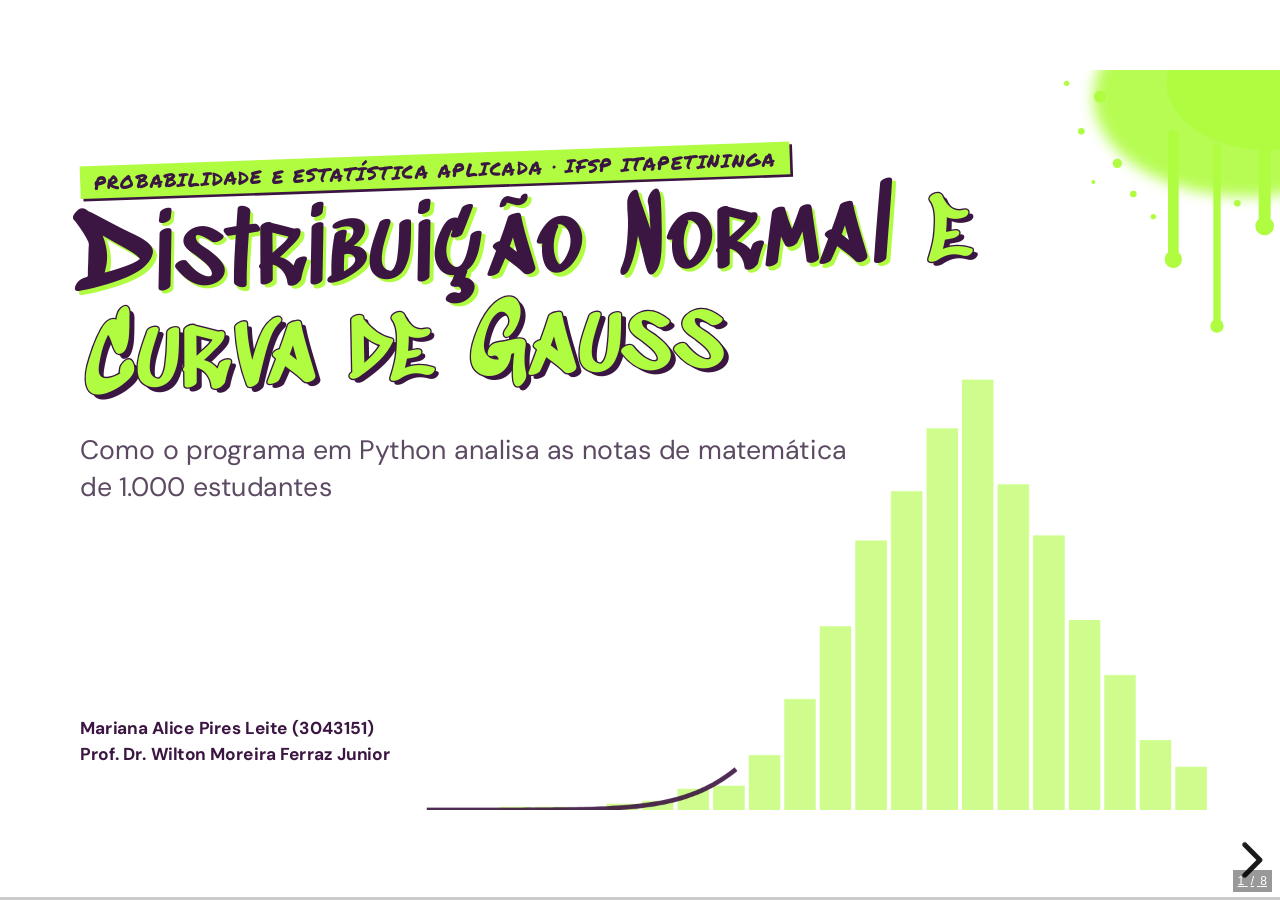
==== commit b1a22631: "Aumentando fontes e melhorando explicação dos códigos" ====
--- a/index.html
+++ b/index.html
@@ -17,7 +17,7 @@
     </div>
   </div>
 
-  <div id="cronometro" class="cronometro oculto" title="Tecla T mostra ou esconde. Tecla R reinicia.">10:00</div>
+  <div id="cronometro" class="cronometro oculto" title="Tecla T mostra ou esconde. Tecla R reinicia.">5:00</div>
 
   <script src="vendor/reveal/reveal.js"></script>
   <script src="vendor/reveal/plugin/markdown/markdown.js"></script>
--- a/assets/tema.css
+++ b/assets/tema.css
@@ -170,7 +170,7 @@
 .reveal pre .hljs-params, .reveal pre .hljs-variable, .reveal pre .hljs-attr, .reveal pre .hljs-operator { color: #FFFFFF; }
 .reveal .hljs-ln-numbers { color: #B9A2BF; padding-right: 18px !important; }
 /* linhas fora do destaque ficam só um pouco mais apagadas, ainda legíveis */
-.reveal .hljs.has-highlights tr:not(.highlight-line) { opacity: 0.6; }
+.reveal .hljs.has-highlights tr:not(.highlight-line) { opacity: 0.3; }
 .reveal .hljs[data-line-numbers]:not([data-fragment-index]) .hljs-ln-line.highlight-line { opacity: 1; }
 .arquivo { font-family: monospace; font-size: 22px !important; color: var(--texto-suave-claro); margin-bottom: 8px !important; }
 .reveal :not(pre) > code { color: var(--roxo-medio); }
